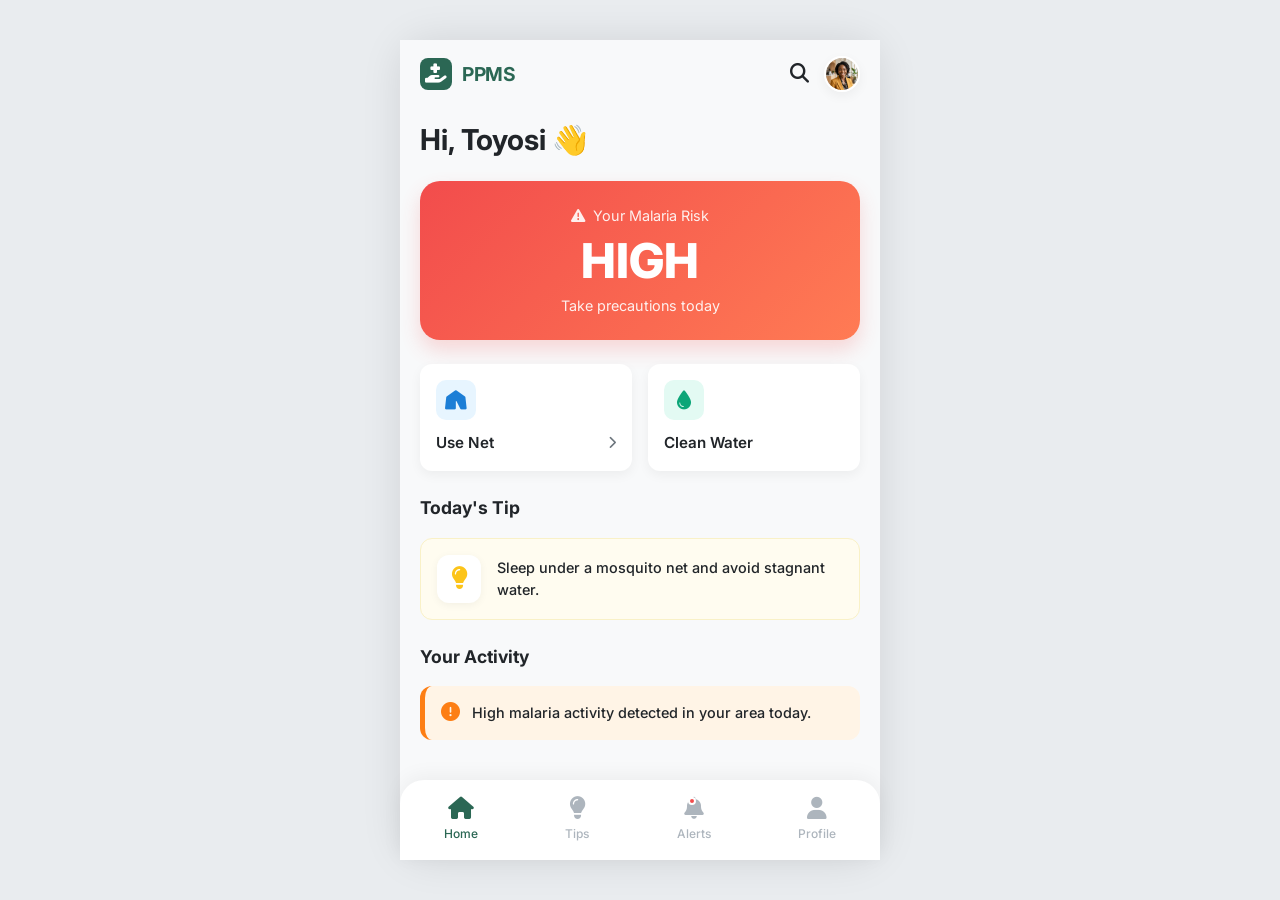
==== index.html @ f7b81caf "feat: initialize PPMS web application with home, tips, alerts, and profile screens" ====
<!DOCTYPE html>
<html lang="en">
<head>
    <meta charset="UTF-8">
    <meta name="viewport" content="width=device-width, initial-scale=1.0">
    <title>PPMS - Personal Protection & Management System</title>
    <link rel="stylesheet" href="style.css">
    <!-- Font Awesome -->
    <link rel="stylesheet" href="https://cdnjs.cloudflare.com/ajax/libs/font-awesome/6.4.0/css/all.min.css">
    <!-- Google Fonts: Inter -->
    <link href="https://fonts.googleapis.com/css2?family=Inter:wght@400;500;600;700&display=swap" rel="stylesheet">
</head>
<body>
    <div class="app-container">
        <!-- Header -->
        <header class="app-header">
            <div class="header-left">
                <div class="logo-icon">
                    <i class="fas fa-hand-holding-medical"></i>
                </div>
                <span class="app-name">PPMS</span>
            </div>
            <div class="header-right">
                <button class="icon-btn" id="search-btn">
                    <i class="fas fa-search"></i>
                </button>
                <div class="profile-thumb" id="profile-thumb-nav">
                    <img src="assets/profile.png" alt="Profile">
                </div>
            </div>
        </header>

        <!-- Main Content Area -->
        <main class="content-area">
            <!-- Home Screen -->
            <section id="home-screen" class="screen active">
                <div class="greeting-section">
                    <h1>Hi, Toyosi <span class="wave">👋</span></h1>
                </div>

                <div class="risk-card high-risk">
                    <div class="risk-header">
                        <i class="fas fa-triangle-exclamation"></i>
                        <span>Your Malaria Risk</span>
                    </div>
                    <div class="risk-level">HIGH</div>
                    <div class="risk-footer">Take precautions today</div>
                </div>

                <div class="action-grid">
                    <div class="action-card">
                        <div class="action-icon net-icon">
                            <i class="fas fa-tent"></i>
                        </div>
                        <div class="action-info">
                            <span>Use Net</span>
                            <i class="fas fa-chevron-right"></i>
                        </div>
                    </div>
                    <div class="action-card">
                        <div class="action-icon water-icon">
                            <i class="fas fa-droplet"></i>
                        </div>
                        <div class="action-info">
                            <span>Clean Water</span>
                        </div>
                    </div>
                </div>

                <div class="section-container">
                    <h3>Today's Tip</h3>
                    <div class="tip-card-small">
                        <div class="tip-icon-bg">
                            <i class="fas fa-lightbulb"></i>
                        </div>
                        <p>Sleep under a mosquito net and avoid stagnant water.</p>
                    </div>
                </div>

                <div class="section-container">
                    <h3>Your Activity</h3>
                    <div class="activity-alert">
                        <i class="fas fa-circle-exclamation"></i>
                        <p>High malaria activity detected in your area today.</p>
                    </div>
                </div>
            </section>

            <!-- Tips Screen -->
            <section id="tips-screen" class="screen">
                <div class="screen-header">
                    <h1>Tips</h1>
                </div>
                <div class="tips-list">
                    <div class="full-tip-card">
                        <div class="tip-icon"><i class="fas fa-moon"></i></div>
                        <div class="tip-content">
                            <h4>Stay Indoors During Peak Mosquito Hours</h4>
                            <p>Mosquitoes are most active at dawn and dusk. Stay indoors or use nets during these times.</p>
                        </div>
                    </div>
                    <div class="full-tip-card">
                        <div class="tip-icon"><i class="fas fa-faucet-drip"></i></div>
                        <div class="tip-content">
                            <h4>Clean Up Stagnant Water</h4>
                            <p>Eliminate standing water in and around your home to prevent mosquitoes from breeding.</p>
                        </div>
                    </div>
                    <div class="full-tip-card">
                        <div class="tip-icon"><i class="fas fa-spray-can-sparkles"></i></div>
                        <div class="tip-content">
                            <h4>Use Insect Repellent</h4>
                            <p>Apply insect repellent containing DEET to exposed skin to protect yourself from mosquito bites.</p>
                        </div>
                    </div>
                    <div class="full-tip-card">
                        <div class="tip-icon"><i class="fas fa-shirt"></i></div>
                        <div class="tip-content">
                            <h4>Wear Protective Clothing</h4>
                            <p>Wear long-sleeved shirts, long pants, and socks to cover your skin and reduce mosquito bites.</p>
                        </div>
                    </div>
                </div>
            </section>

            <!-- Alerts Screen -->
            <section id="alerts-screen" class="screen">
                <div class="screen-header flex-between">
                    <h1>Alerts</h1>
                    <a href="#" class="mark-read">Mark All as Read</a>
                </div>
                <div class="alerts-list">
                    <div class="alert-item high-risk-alert">
                        <div class="alert-icon"><i class="fas fa-triangle-exclamation"></i></div>
                        <div class="alert-content">
                            <h4>High Malaria Risk</h4>
                            <p>Mosquitoes are most active at dawn and dusk. Stay indoors or use nets during these times.</p>
                            <span class="alert-time">Today, 9:30 AM</span>
                        </div>
                    </div>
                    <div class="alert-item info-alert">
                        <div class="alert-icon"><i class="fas fa-bell"></i></div>
                        <div class="alert-content">
                            <h4>Reminder: Use Mosquito Net</h4>
                            <p>Remember to sleep under a mosquito net tonight to reduce your risk of malaria.</p>
                            <span class="alert-time">Yesterday, 8:00 PM</span>
                        </div>
                    </div>
                </div>
            </section>

            <!-- Profile Screen -->
            <section id="profile-screen" class="screen">
                <div class="screen-header">
                    <h1>Profile</h1>
                </div>
                <div class="profile-header-card">
                    <div class="profile-large-thumb">
                        <img src="assets/profile.png" alt="Toyosi">
                    </div>
                    <h2>Toyosi</h2>
                    <p>+234 801 234 5678</p>
                </div>
                <div class="menu-list">
                    <div class="menu-item">
                        <div class="menu-item-left">
                            <i class="fas fa-user-circle"></i>
                            <span>My Information</span>
                        </div>
                        <i class="fas fa-chevron-right"></i>
                    </div>
                    <div class="menu-item">
                        <div class="menu-item-left">
                            <i class="fas fa-bell"></i>
                            <span>Notification Settings</span>
                        </div>
                        <i class="fas fa-chevron-right"></i>
                    </div>
                    <div class="menu-item">
                        <div class="menu-item-left">
                            <i class="fas fa-shield-halved"></i>
                            <span>Privacy & Security</span>
                        </div>
                        <i class="fas fa-chevron-right"></i>
                    </div>
                    <div class="menu-item">
                        <div class="menu-item-left">
                            <i class="fas fa-circle-question"></i>
                            <span>Help & Support</span>
                        </div>
                        <i class="fas fa-chevron-right"></i>
                    </div>
                </div>
                <button class="logout-btn">Log Out</button>
            </section>
        </main>

        <!-- Bottom Navigation -->
        <nav class="bottom-nav">
            <div class="nav-item active" data-screen="home">
                <i class="fas fa-home"></i>
                <span>Home</span>
            </div>
            <div class="nav-item" data-screen="tips">
                <i class="fas fa-lightbulb"></i>
                <span>Tips</span>
            </div>
            <div class="nav-item" data-screen="alerts">
                <i class="fas fa-bell"></i>
                <span class="alert-dot"></span>
                <span>Alerts</span>
            </div>
            <div class="nav-item" data-screen="profile">
                <i class="fas fa-user"></i>
                <span>Profile</span>
            </div>
        </nav>
    </div>

    <script src="app.js"></script>
</body>
</html>
---- style.css ----
:root {
    --primary-color: #2b6754;
    --primary-light: #40916c;
    --bg-color: #f8f9fa;
    --card-bg: #ffffff;
    --text-main: #212529;
    --text-muted: #6c757d;
    --risk-high: #f24c4c;
    --risk-high-gradient: linear-gradient(135deg, #f24c4c 0%, #ff7b54 100%);
    --tip-bg: #fffcf0;
    --alert-orange: #ffb703;
    --radius-lg: 20px;
    --radius-md: 12px;
    --shadow: 0 4px 12px rgba(0, 0, 0, 0.05);
    --transition: all 0.3s ease;
}

* {
    box-sizing: border-box;
    margin: 0;
    padding: 0;
    -webkit-tap-highlight-color: transparent;
}

body {
    font-family: 'Inter', -apple-system, sans-serif;
    background-color: #e9ecef;
    color: var(--text-main);
    line-height: 1.5;
    overflow-x: hidden;
    height: 100vh;
    display: flex;
    justify-content: center;
}

/* Container for Mobile View on Desktop */
.app-container {
    width: 100%;
    max-width: 480px;
    background-color: var(--bg-color);
    height: 100vh;
    position: relative;
    display: flex;
    flex-direction: column;
    box-shadow: 0 0 40px rgba(0,0,0,0.1);
}

/* Header */
.app-header {
    padding: 16px 20px;
    display: flex;
    justify-content: space-between;
    align-items: center;
    background-color: var(--bg-color);
    position: sticky;
    top: 0;
    z-index: 100;
}

.header-left {
    display: flex;
    align-items: center;
    gap: 10px;
}

.logo-icon {
    width: 32px;
    height: 32px;
    background-color: var(--primary-color);
    color: white;
    border-radius: 8px;
    display: flex;
    align-items: center;
    justify-content: center;
    font-size: 1.2rem;
}

.app-name {
    font-weight: 700;
    font-size: 1.2rem;
    color: var(--primary-color);
    letter-spacing: -0.5px;
}

.header-right {
    display: flex;
    align-items: center;
    gap: 15px;
}

.icon-btn {
    background: none;
    border: none;
    font-size: 1.2rem;
    color: var(--text-main);
    cursor: pointer;
}

.profile-thumb {
    width: 36px;
    height: 36px;
    border-radius: 50%;
    overflow: hidden;
    border: 2px solid white;
    box-shadow: var(--shadow);
}

.profile-thumb img {
    width: 100%;
    height: 100%;
    object-fit: cover;
}

/* Main Content Area */
.content-area {
    flex: 1;
    overflow-y: auto;
    padding: 0 20px 100px; /* Extra bottom padding for nav */
    scrollbar-width: none;
}

.content-area::-webkit-scrollbar {
    display: none;
}

/* Screens and Transitions */
.screen {
    display: none;
    opacity: 0;
    transform: translateY(10px);
    transition: opacity 0.4s ease, transform 0.4s ease;
}

.screen.active {
    display: block;
    opacity: 1;
    transform: translateY(0);
}

/* Home Screen Styles */
.greeting-section {
    margin: 10px 0 20px;
}

.greeting-section h1 {
    font-size: 1.8rem;
    font-weight: 700;
}

.wave {
    display: inline-block;
    animation: wave-animation 2.5s infinite;
    transform-origin: 70% 70%;
}

@keyframes wave-animation {
    0% { transform: rotate( 0.0deg) }
    10% { transform: rotate(14.0deg) }
    20% { transform: rotate(-8.0deg) }
    30% { transform: rotate(14.0deg) }
    40% { transform: rotate(-4.0deg) }
    50% { transform: rotate(10.0deg) }
    60% { transform: rotate( 0.0deg) }
    100% { transform: rotate( 0.0deg) }
}

.risk-card {
    background: var(--risk-high-gradient);
    border-radius: var(--radius-lg);
    padding: 24px;
    color: white;
    text-align: center;
    box-shadow: 0 10px 20px rgba(242, 76, 76, 0.2);
    margin-bottom: 24px;
}

.risk-header {
    display: flex;
    align-items: center;
    justify-content: center;
    gap: 8px;
    font-size: 0.9rem;
    opacity: 0.9;
    margin-bottom: 10px;
}

.risk-level {
    font-size: 3rem;
    font-weight: 800;
    line-height: 1;
    margin-bottom: 10px;
}

.risk-footer {
    font-size: 0.9rem;
    opacity: 0.9;
}

.action-grid {
    display: grid;
    grid-template-columns: 1fr 1fr;
    gap: 16px;
    margin-bottom: 24px;
}

.action-card {
    background: var(--card-bg);
    border-radius: var(--radius-md);
    padding: 16px;
    box-shadow: var(--shadow);
    display: flex;
    flex-direction: column;
    gap: 12px;
}

.action-icon {
    width: 40px;
    height: 40px;
    border-radius: 10px;
    display: flex;
    align-items: center;
    justify-content: center;
    font-size: 1.2rem;
}

.net-icon { background: #e7f5ff; color: #1c7ed6; }
.water-icon { background: #e3faf3; color: #0ca678; }

.action-info {
    display: flex;
    justify-content: space-between;
    align-items: center;
    font-weight: 600;
    font-size: 0.95rem;
}

.action-info i {
    font-size: 0.8rem;
    color: var(--text-muted);
}

.section-container {
    margin-bottom: 24px;
}

.section-container h3 {
    font-size: 1.1rem;
    margin-bottom: 16px;
    font-weight: 700;
}

.tip-card-small {
    background: var(--tip-bg);
    border-radius: var(--radius-md);
    padding: 16px;
    display: flex;
    align-items: center;
    gap: 16px;
    border: 1px solid #f9f1c7;
}

.tip-icon-bg {
    width: 48px;
    height: 48px;
    background: #fff;
    border-radius: 12px;
    display: flex;
    align-items: center;
    justify-content: center;
    color: #fcc419;
    font-size: 1.4rem;
    box-shadow: 0 2px 8px rgba(0,0,0,0.05);
}

.tip-card-small p {
    font-size: 0.9rem;
    font-weight: 500;
}

.activity-alert {
    background: #fff4e6;
    border-radius: var(--radius-md);
    padding: 16px;
    display: flex;
    align-items: center;
    gap: 12px;
    border-left: 5px solid #fd7e14;
}

.activity-alert i {
    color: #fd7e14;
    font-size: 1.2rem;
}

.activity-alert p {
    font-size: 0.9rem;
    font-weight: 500;
}

/* Tips Screen */
.screen-header {
    margin-bottom: 24px;
}

.screen-header h1 {
    font-size: 1.8rem;
    font-weight: 700;
}

.tips-list {
    display: flex;
    flex-direction: column;
    gap: 16px;
}

.full-tip-card {
    background: var(--card-bg);
    border-radius: var(--radius-md);
    padding: 20px;
    display: flex;
    gap: 20px;
    box-shadow: var(--shadow);
}

.tip-icon {
    font-size: 1.5rem;
    color: var(--primary-color);
}

.tip-content h4 {
    font-size: 1rem;
    margin-bottom: 8px;
    font-weight: 600;
}

.tip-content p {
    font-size: 0.85rem;
    color: var(--text-muted);
}

/* Alerts Screen */
.flex-between {
    display: flex;
    justify-content: space-between;
    align-items: baseline;
}

.mark-read {
    font-size: 0.85rem;
    color: var(--primary-color);
    text-decoration: none;
    font-weight: 600;
}

.alerts-list {
    display: flex;
    flex-direction: column;
    gap: 16px;
}

.alert-item {
    background: var(--card-bg);
    border-radius: var(--radius-md);
    padding: 20px;
    display: flex;
    gap: 16px;
    box-shadow: var(--shadow);
}

.high-risk-alert { background: #fff5f5; }
.info-alert { background: #f1f3f5; }

.alert-icon { font-size: 1.2rem; }
.high-risk-alert .alert-icon { color: var(--risk-high); }
.info-alert .alert-icon { color: var(--primary-color); }

.alert-content h4 {
    font-size: 1rem;
    margin-bottom: 6px;
    font-weight: 600;
}

.alert-content p {
    font-size: 0.85rem;
    color: var(--text-muted);
    margin-bottom: 10px;
}

.alert-time {
    font-size: 0.75rem;
    color: var(--text-muted);
    display: block;
    text-align: right;
}

/* Profile Screen */
.profile-header-card {
    text-align: center;
    margin-bottom: 30px;
}

.profile-large-thumb {
    width: 100px;
    height: 100px;
    border-radius: 50%;
    margin: 0 auto 16px;
    overflow: hidden;
    border: 4px solid white;
    box-shadow: 0 8px 16px rgba(0,0,0,0.1);
}

.profile-large-thumb img {
    width: 100%;
    height: 100%;
    object-fit: cover;
}

.profile-header-card h2 {
    font-size: 1.4rem;
    margin-bottom: 4px;
}

.profile-header-card p {
    color: var(--text-muted);
    font-size: 0.9rem;
}

.menu-list {
    background: var(--card-bg);
    border-radius: var(--radius-lg);
    overflow: hidden;
    box-shadow: var(--shadow);
    margin-bottom: 24px;
}

.menu-item {
    padding: 20px;
    display: flex;
    justify-content: space-between;
    align-items: center;
    border-bottom: 1px solid #f1f3f5;
    cursor: pointer;
    transition: var(--transition);
}

.menu-item:last-child { border-bottom: none; }
.menu-item:active { background-color: #f8f9fa; }

.menu-item-left {
    display: flex;
    align-items: center;
    gap: 16px;
}

.menu-item-left i {
    width: 24px;
    color: var(--text-muted);
}

.menu-item > i {
    font-size: 0.8rem;
    color: #ced4da;
}

.logout-btn {
    width: 100%;
    padding: 16px;
    background-color: var(--primary-color);
    color: white;
    border: none;
    border-radius: var(--radius-md);
    font-weight: 600;
    font-size: 1rem;
    cursor: pointer;
    box-shadow: 0 4px 12px rgba(43, 103, 84, 0.2);
    transition: var(--transition);
}

.logout-btn:active {
    transform: scale(0.98);
}

/* Bottom Navigation */
.bottom-nav {
    position: absolute;
    bottom: 0;
    left: 0;
    width: 100%;
    height: 80px;
    background-color: var(--card-bg);
    display: flex;
    justify-content: space-around;
    align-items: center;
    padding-bottom: env(safe-area-inset-bottom);
    box-shadow: 0 -4px 20px rgba(0,0,0,0.05);
    border-radius: 24px 24px 0 0;
}

.nav-item {
    display: flex;
    flex-direction: column;
    align-items: center;
    gap: 6px;
    color: #adb5bd;
    cursor: pointer;
    transition: var(--transition);
    position: relative;
    padding: 10px;
}

.nav-item i {
    font-size: 1.4rem;
}

.nav-item span {
    font-size: 0.75rem;
    font-weight: 500;
}

.nav-item.active {
    color: var(--primary-color);
}

.alert-dot {
    position: absolute;
    top: 10px;
    right: 25px;
    width: 8px;
    height: 8px;
    background-color: var(--risk-high);
    border-radius: 50%;
    border: 2px solid white;
}

/* Animations */
@keyframes fadeInUp {
    from {
        opacity: 0;
        transform: translateY(20px);
    }
    to {
        opacity: 1;
        transform: translateY(0);
    }
}

.screen.active {
    animation: fadeInUp 0.5s ease forwards;
}

/* Ripple Effect */
.ripple {
    position: absolute;
    background: rgba(255, 255, 255, 0.3);
    border-radius: 50%;
    transform: scale(0);
    animation: ripple-animation 0.6s linear;
    pointer-events: none;
}

@keyframes ripple-animation {
    to {
        transform: scale(4);
        opacity: 0;
    }
}

/* Add relative positioning for ripple containers */
.logout-btn, .action-card, .menu-item {
    position: relative;
    overflow: hidden;
}

/* Responsive tweaks */
@media (min-width: 481px) {
    body {
        padding: 40px 0;
    }
    .app-container {
        border-radius: 30px;
        height: 850px; /* Fixed height for desktop preview */
        max-height: calc(100vh - 80px);
    }
}
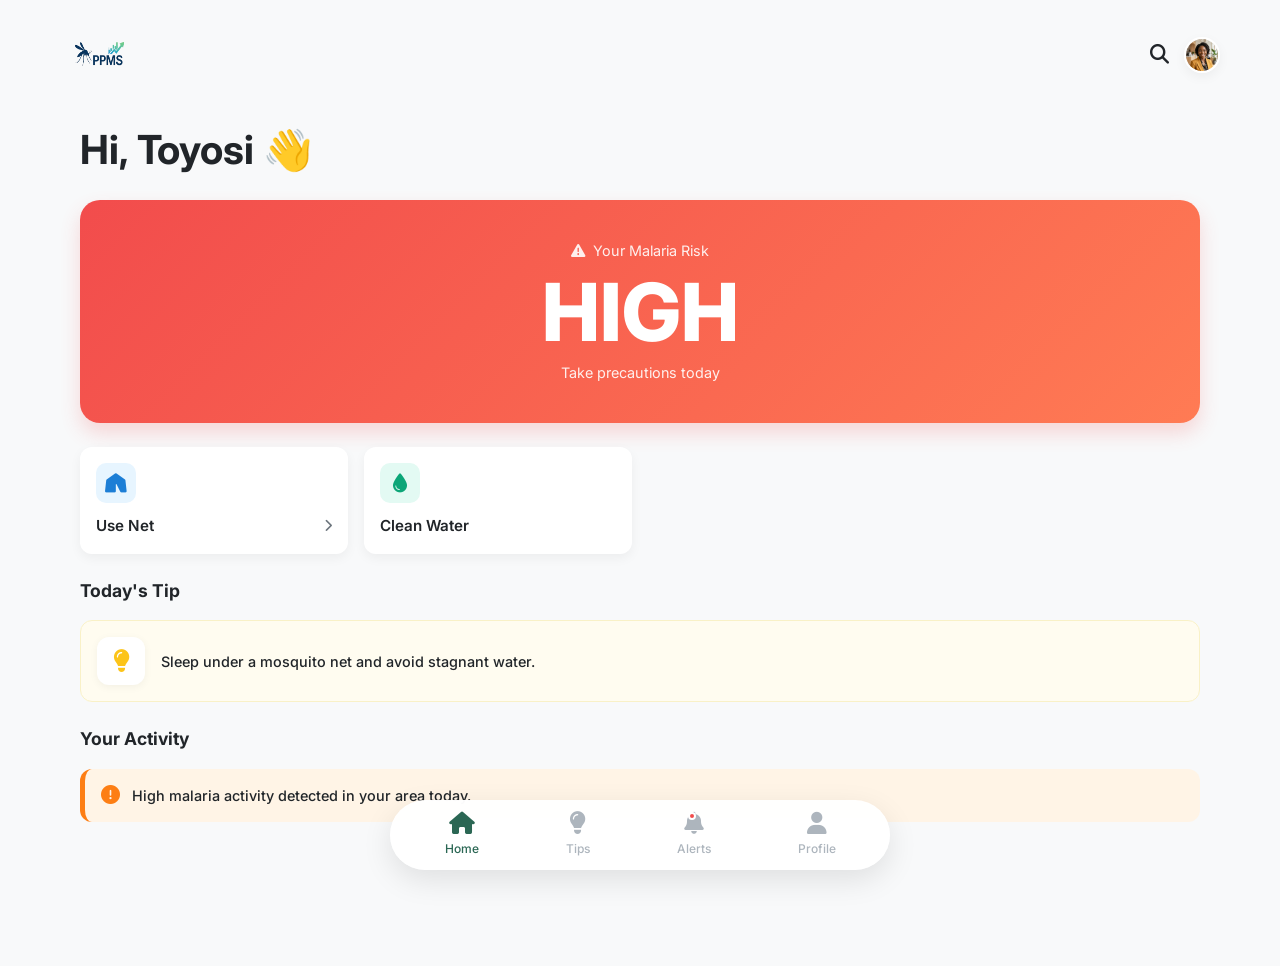
==== commit b15aed85: "feat: implement authentication UI and dashboard styling with new login, admin, and user interface co" ====
--- a/index.html
+++ b/index.html
@@ -1,222 +1,228 @@
 <!DOCTYPE html>
 <html lang="en">
-<head>
-    <meta charset="UTF-8">
-    <meta name="viewport" content="width=device-width, initial-scale=1.0">
-    <title>PPMS - Personal Protection & Management System</title>
-    <link rel="stylesheet" href="style.css">
-    <!-- Font Awesome -->
-    <link rel="stylesheet" href="https://cdnjs.cloudflare.com/ajax/libs/font-awesome/6.4.0/css/all.min.css">
-    <!-- Google Fonts: Inter -->
-    <link href="https://fonts.googleapis.com/css2?family=Inter:wght@400;500;600;700&display=swap" rel="stylesheet">
-</head>
-<body>
-    <div class="app-container">
-        <!-- Header -->
-        <header class="app-header">
-            <div class="header-left">
-                <div class="logo-icon">
+
+    <head>
+        <meta charset="UTF-8">
+        <meta name="viewport" content="width=device-width, initial-scale=1.0">
+        <title>PPMS - Personal Protection & Management System</title>
+        <link rel="stylesheet" href="style.css">
+        <!-- Font Awesome -->
+        <link rel="stylesheet" href="https://cdnjs.cloudflare.com/ajax/libs/font-awesome/6.4.0/css/all.min.css">
+        <!-- Google Fonts: Inter -->
+        <link href="https://fonts.googleapis.com/css2?family=Inter:wght@400;500;600;700&display=swap" rel="stylesheet">
+    </head>
+
+    <body>
+        <div class="app-container">
+            <!-- Header -->
+            <header class="app-header">
+                <img src="./image/logo.png" alt="logo" srcset="" width="80px" height="70px">
+                <div class="header-left">
+                    <!-- <div class="logo-icon">
                     <i class="fas fa-hand-holding-medical"></i>
                 </div>
-                <span class="app-name">PPMS</span>
-            </div>
-            <div class="header-right">
-                <button class="icon-btn" id="search-btn">
-                    <i class="fas fa-search"></i>
-                </button>
-                <div class="profile-thumb" id="profile-thumb-nav">
-                    <img src="assets/profile.png" alt="Profile">
-                </div>
-            </div>
-        </header>
-
-        <!-- Main Content Area -->
-        <main class="content-area">
-            <!-- Home Screen -->
-            <section id="home-screen" class="screen active">
-                <div class="greeting-section">
-                    <h1>Hi, Toyosi <span class="wave">👋</span></h1>
-                </div>
-
-                <div class="risk-card high-risk">
-                    <div class="risk-header">
-                        <i class="fas fa-triangle-exclamation"></i>
-                        <span>Your Malaria Risk</span>
-                    </div>
-                    <div class="risk-level">HIGH</div>
-                    <div class="risk-footer">Take precautions today</div>
-                </div>
-
-                <div class="action-grid">
-                    <div class="action-card">
-                        <div class="action-icon net-icon">
-                            <i class="fas fa-tent"></i>
-                        </div>
-                        <div class="action-info">
-                            <span>Use Net</span>
-                            <i class="fas fa-chevron-right"></i>
-                        </div>
-                    </div>
-                    <div class="action-card">
-                        <div class="action-icon water-icon">
-                            <i class="fas fa-droplet"></i>
-                        </div>
-                        <div class="action-info">
-                            <span>Clean Water</span>
-                        </div>
-                    </div>
-                </div>
-
-                <div class="section-container">
-                    <h3>Today's Tip</h3>
-                    <div class="tip-card-small">
-                        <div class="tip-icon-bg">
-                            <i class="fas fa-lightbulb"></i>
-                        </div>
-                        <p>Sleep under a mosquito net and avoid stagnant water.</p>
-                    </div>
-                </div>
-
-                <div class="section-container">
-                    <h3>Your Activity</h3>
-                    <div class="activity-alert">
-                        <i class="fas fa-circle-exclamation"></i>
-                        <p>High malaria activity detected in your area today.</p>
-                    </div>
-                </div>
-            </section>
-
-            <!-- Tips Screen -->
-            <section id="tips-screen" class="screen">
-                <div class="screen-header">
-                    <h1>Tips</h1>
-                </div>
-                <div class="tips-list">
-                    <div class="full-tip-card">
-                        <div class="tip-icon"><i class="fas fa-moon"></i></div>
-                        <div class="tip-content">
-                            <h4>Stay Indoors During Peak Mosquito Hours</h4>
-                            <p>Mosquitoes are most active at dawn and dusk. Stay indoors or use nets during these times.</p>
-                        </div>
-                    </div>
-                    <div class="full-tip-card">
-                        <div class="tip-icon"><i class="fas fa-faucet-drip"></i></div>
-                        <div class="tip-content">
-                            <h4>Clean Up Stagnant Water</h4>
-                            <p>Eliminate standing water in and around your home to prevent mosquitoes from breeding.</p>
-                        </div>
-                    </div>
-                    <div class="full-tip-card">
-                        <div class="tip-icon"><i class="fas fa-spray-can-sparkles"></i></div>
-                        <div class="tip-content">
-                            <h4>Use Insect Repellent</h4>
-                            <p>Apply insect repellent containing DEET to exposed skin to protect yourself from mosquito bites.</p>
-                        </div>
-                    </div>
-                    <div class="full-tip-card">
-                        <div class="tip-icon"><i class="fas fa-shirt"></i></div>
-                        <div class="tip-content">
-                            <h4>Wear Protective Clothing</h4>
-                            <p>Wear long-sleeved shirts, long pants, and socks to cover your skin and reduce mosquito bites.</p>
-                        </div>
-                    </div>
-                </div>
-            </section>
-
-            <!-- Alerts Screen -->
-            <section id="alerts-screen" class="screen">
-                <div class="screen-header flex-between">
-                    <h1>Alerts</h1>
-                    <a href="#" class="mark-read">Mark All as Read</a>
-                </div>
-                <div class="alerts-list">
-                    <div class="alert-item high-risk-alert">
-                        <div class="alert-icon"><i class="fas fa-triangle-exclamation"></i></div>
-                        <div class="alert-content">
-                            <h4>High Malaria Risk</h4>
-                            <p>Mosquitoes are most active at dawn and dusk. Stay indoors or use nets during these times.</p>
-                            <span class="alert-time">Today, 9:30 AM</span>
-                        </div>
-                    </div>
-                    <div class="alert-item info-alert">
-                        <div class="alert-icon"><i class="fas fa-bell"></i></div>
-                        <div class="alert-content">
-                            <h4>Reminder: Use Mosquito Net</h4>
-                            <p>Remember to sleep under a mosquito net tonight to reduce your risk of malaria.</p>
-                            <span class="alert-time">Yesterday, 8:00 PM</span>
-                        </div>
-                    </div>
-                </div>
-            </section>
-
-            <!-- Profile Screen -->
-            <section id="profile-screen" class="screen">
-                <div class="screen-header">
-                    <h1>Profile</h1>
-                </div>
-                <div class="profile-header-card">
-                    <div class="profile-large-thumb">
-                        <img src="assets/profile.png" alt="Toyosi">
-                    </div>
-                    <h2>Toyosi</h2>
-                    <p>+234 801 234 5678</p>
-                </div>
-                <div class="menu-list">
-                    <div class="menu-item">
-                        <div class="menu-item-left">
-                            <i class="fas fa-user-circle"></i>
-                            <span>My Information</span>
-                        </div>
-                        <i class="fas fa-chevron-right"></i>
-                    </div>
-                    <div class="menu-item">
-                        <div class="menu-item-left">
-                            <i class="fas fa-bell"></i>
-                            <span>Notification Settings</span>
-                        </div>
-                        <i class="fas fa-chevron-right"></i>
-                    </div>
-                    <div class="menu-item">
-                        <div class="menu-item-left">
-                            <i class="fas fa-shield-halved"></i>
-                            <span>Privacy & Security</span>
-                        </div>
-                        <i class="fas fa-chevron-right"></i>
-                    </div>
-                    <div class="menu-item">
-                        <div class="menu-item-left">
-                            <i class="fas fa-circle-question"></i>
-                            <span>Help & Support</span>
-                        </div>
-                        <i class="fas fa-chevron-right"></i>
-                    </div>
-                </div>
-                <button class="logout-btn">Log Out</button>
-            </section>
-        </main>
-
-        <!-- Bottom Navigation -->
-        <nav class="bottom-nav">
-            <div class="nav-item active" data-screen="home">
-                <i class="fas fa-home"></i>
-                <span>Home</span>
-            </div>
-            <div class="nav-item" data-screen="tips">
-                <i class="fas fa-lightbulb"></i>
-                <span>Tips</span>
-            </div>
-            <div class="nav-item" data-screen="alerts">
-                <i class="fas fa-bell"></i>
-                <span class="alert-dot"></span>
-                <span>Alerts</span>
-            </div>
-            <div class="nav-item" data-screen="profile">
-                <i class="fas fa-user"></i>
-                <span>Profile</span>
-            </div>
-        </nav>
-    </div>
-
-    <script src="app.js"></script>
-</body>
+                <span class="app-name">PPMS</span> -->
+                </div>
+                <div class="header-right">
+                    <button class="icon-btn" id="search-btn">
+                        <i class="fas fa-search"></i>
+                    </button>
+                    <div class="profile-thumb" id="profile-thumb-nav">
+                        <img src="assets/profile.png" alt="Profile">
+                    </div>
+                </div>
+            </header>
+
+            <!-- Main Content Area -->
+            <main class="content-area">
+                <!-- Home Screen -->
+                <section id="home-screen" class="screen active">
+                    <div class="greeting-section">
+                        <h1>Hi, Toyosi <span class="wave">👋</span></h1>
+                    </div>
+
+                    <div class="risk-card high-risk">
+                        <div class="risk-header">
+                            <i class="fas fa-triangle-exclamation"></i>
+                            <span>Your Malaria Risk</span>
+                        </div>
+                        <div class="risk-level">HIGH</div>
+                        <div class="risk-footer">Take precautions today</div>
+                    </div>
+
+                    <div class="action-grid">
+                        <div class="action-card">
+                            <div class="action-icon net-icon">
+                                <i class="fas fa-tent"></i>
+                            </div>
+                            <div class="action-info">
+                                <span>Use Net</span>
+                                <i class="fas fa-chevron-right"></i>
+                            </div>
+                        </div>
+                        <div class="action-card">
+                            <div class="action-icon water-icon">
+                                <i class="fas fa-droplet"></i>
+                            </div>
+                            <div class="action-info">
+                                <span>Clean Water</span>
+                            </div>
+                        </div>
+                    </div>
+
+                    <div class="section-container">
+                        <h3>Today's Tip</h3>
+                        <div class="tip-card-small">
+                            <div class="tip-icon-bg">
+                                <i class="fas fa-lightbulb"></i>
+                            </div>
+                            <p>Sleep under a mosquito net and avoid stagnant water.</p>
+                        </div>
+                    </div>
+
+                    <div class="section-container">
+                        <h3>Your Activity</h3>
+                        <div class="activity-alert">
+                            <i class="fas fa-circle-exclamation"></i>
+                            <p>High malaria activity detected in your area today.</p>
+                        </div>
+                    </div>
+                </section>
+
+                <!-- Tips Screen -->
+                <section id="tips-screen" class="screen">
+                    <div class="screen-header">
+                        <h1>Tips</h1>
+                    </div>
+                    <div class="tips-list">
+                        <div class="full-tip-card">
+                            <div class="tip-icon"><i class="fas fa-moon"></i></div>
+                            <div class="tip-content">
+                                <h4>Stay Indoors During Peak Mosquito Hours</h4>
+                                <p>Mosquitoes are most active at dawn and dusk. Stay indoors or use nets during these times.</p>
+                            </div>
+                        </div>
+                        <div class="full-tip-card">
+                            <div class="tip-icon"><i class="fas fa-faucet-drip"></i></div>
+                            <div class="tip-content">
+                                <h4>Clean Up Stagnant Water</h4>
+                                <p>Eliminate standing water in and around your home to prevent mosquitoes from breeding.</p>
+                            </div>
+                        </div>
+                        <div class="full-tip-card">
+                            <div class="tip-icon"><i class="fas fa-spray-can-sparkles"></i></div>
+                            <div class="tip-content">
+                                <h4>Use Insect Repellent</h4>
+                                <p>Apply insect repellent containing DEET to exposed skin to protect yourself from mosquito bites.</p>
+                            </div>
+                        </div>
+                        <div class="full-tip-card">
+                            <div class="tip-icon"><i class="fas fa-shirt"></i></div>
+                            <div class="tip-content">
+                                <h4>Wear Protective Clothing</h4>
+                                <p>Wear long-sleeved shirts, long pants, and socks to cover your skin and reduce mosquito bites.</p>
+                            </div>
+                        </div>
+                    </div>
+                </section>
+
+                <!-- Alerts Screen -->
+                <section id="alerts-screen" class="screen">
+                    <div class="screen-header flex-between">
+                        <h1>Alerts</h1>
+                        <a href="#" class="mark-read">Mark All as Read</a>
+                    </div>
+                    <div class="alerts-list">
+                        <div class="alert-item high-risk-alert">
+                            <div class="alert-icon"><i class="fas fa-triangle-exclamation"></i></div>
+                            <div class="alert-content">
+                                <h4>High Malaria Risk</h4>
+                                <p>Mosquitoes are most active at dawn and dusk. Stay indoors or use nets during these times.</p>
+                                <span class="alert-time">Today, 9:30 AM</span>
+                            </div>
+                        </div>
+                        <div class="alert-item info-alert">
+                            <div class="alert-icon"><i class="fas fa-bell"></i></div>
+                            <div class="alert-content">
+                                <h4>Reminder: Use Mosquito Net</h4>
+                                <p>Remember to sleep under a mosquito net tonight to reduce your risk of malaria.</p>
+                                <span class="alert-time">Yesterday, 8:00 PM</span>
+                            </div>
+                        </div>
+                    </div>
+                </section>
+
+                <!-- Profile Screen -->
+                <section id="profile-screen" class="screen">
+                    <div class="screen-header">
+                        <h1>Profile</h1>
+                    </div>
+                    <div class="profile-header-card">
+                        <div class="profile-large-thumb">
+                            <img src="assets/profile.png" alt="Toyosi">
+                        </div>
+                        <h2>Toyosi</h2>
+                        <p>+234 801 234 5678</p>
+                    </div>
+                    <div class="menu-list">
+                        <div class="menu-item">
+                            <div class="menu-item-left">
+                                <i class="fas fa-user-circle"></i>
+                                <span>My Information</span>
+                            </div>
+                            <i class="fas fa-chevron-right"></i>
+                        </div>
+                        <div class="menu-item">
+                            <div class="menu-item-left">
+                                <i class="fas fa-bell"></i>
+                                <span>Notification Settings</span>
+                            </div>
+                            <i class="fas fa-chevron-right"></i>
+                        </div>
+                        <div class="menu-item">
+                            <div class="menu-item-left">
+                                <i class="fas fa-shield-halved"></i>
+                                <span>Privacy & Security</span>
+                            </div>
+                            <i class="fas fa-chevron-right"></i>
+                        </div>
+                        <div class="menu-item">
+                            <div class="menu-item-left">
+                                <i class="fas fa-circle-question"></i>
+                                <span>Help & Support</span>
+                            </div>
+                            <i class="fas fa-chevron-right"></i>
+                        </div>
+                    </div>
+                    <a href="./login.html">
+                        <button class="logout-btn">Log Out</button>
+                    </a>
+                </section>
+            </main>
+
+            <!-- Bottom Navigation -->
+            <nav class="bottom-nav">
+                <div class="nav-item active" data-screen="home">
+                    <i class="fas fa-home"></i>
+                    <span>Home</span>
+                </div>
+                <div class="nav-item" data-screen="tips">
+                    <i class="fas fa-lightbulb"></i>
+                    <span>Tips</span>
+                </div>
+                <div class="nav-item" data-screen="alerts">
+                    <i class="fas fa-bell"></i>
+                    <span class="alert-dot"></span>
+                    <span>Alerts</span>
+                </div>
+                <div class="nav-item" data-screen="profile">
+                    <i class="fas fa-user"></i>
+                    <span>Profile</span>
+                </div>
+            </nav>
+        </div>
+
+        <script src="app.js"></script>
+    </body>
+
 </html>
--- a/style.css
+++ b/style.css
@@ -24,30 +24,28 @@
 
 body {
     font-family: 'Inter', -apple-system, sans-serif;
-    background-color: #e9ecef;
+    background-color: var(--bg-color);
     color: var(--text-main);
     line-height: 1.5;
     overflow-x: hidden;
-    height: 100vh;
-    display: flex;
-    justify-content: center;
-}
-
-/* Container for Mobile View on Desktop */
+    min-height: 100vh;
+}
+
+/* Base Container - Responsive */
 .app-container {
     width: 100%;
-    max-width: 480px;
+    max-width: 1200px; /* Max width for desktop readability */
+    margin: 0 auto;
     background-color: var(--bg-color);
-    height: 100vh;
+    min-height: 100vh;
     position: relative;
     display: flex;
     flex-direction: column;
-    box-shadow: 0 0 40px rgba(0,0,0,0.1);
 }
 
 /* Header */
 .app-header {
-    padding: 16px 20px;
+    padding: 20px;
     display: flex;
     justify-content: space-between;
     align-items: center;
@@ -480,20 +478,23 @@
     transform: scale(0.98);
 }
 
-/* Bottom Navigation */
+/* Bottom Navigation - Responsive */
 .bottom-nav {
-    position: absolute;
+    position: fixed;
     bottom: 0;
     left: 0;
     width: 100%;
-    height: 80px;
-    background-color: var(--card-bg);
+    height: 70px;
+    background-color: rgba(255, 255, 255, 0.95);
+    backdrop-filter: blur(10px);
     display: flex;
     justify-content: space-around;
     align-items: center;
-    padding-bottom: env(safe-area-inset-bottom);
-    box-shadow: 0 -4px 20px rgba(0,0,0,0.05);
-    border-radius: 24px 24px 0 0;
+    box-shadow: 0 -4px 20px rgba(0, 0, 0, 0.05);
+    border-radius: 0;
+    border-top: 1px solid rgba(0, 0, 0, 0.05);
+    z-index: 1000;
+    padding: 0 10px;
 }
 
 .nav-item {
@@ -571,14 +572,50 @@
     overflow: hidden;
 }
 
-/* Responsive tweaks */
-@media (min-width: 481px) {
-    body {
-        padding: 40px 0;
-    }
-    .app-container {
-        border-radius: 30px;
-        height: 850px; /* Fixed height for desktop preview */
-        max-height: calc(100vh - 80px);
-    }
-}
+/* Responsive Grid Overrides */
+@media (min-width: 768px) {
+    .bottom-nav {
+        bottom: 30px;
+        left: 50%;
+        transform: translateX(-50%);
+        width: calc(100% - 40px);
+        max-width: 500px;
+        border-radius: 35px;
+        border: 1px solid rgba(255, 255, 255, 0.3);
+        box-shadow: 0 10px 30px rgba(0, 0, 0, 0.1);
+    }
+    
+    .action-grid {
+        grid-template-columns: 1fr 1fr 1fr 1fr;
+    }
+    
+    .tips-list {
+        display: grid;
+        grid-template-columns: 1fr 1fr;
+        gap: 20px;
+    }
+
+    .greeting-section h1 {
+        font-size: 2.5rem;
+    }
+
+    .risk-card {
+        padding: 40px;
+    }
+
+    .risk-level {
+        font-size: 5rem;
+    }
+}
+
+@media (min-width: 1024px) {
+    .content-area {
+        padding: 0 40px 120px;
+    }
+    
+    .alerts-list {
+        display: grid;
+        grid-template-columns: 1fr 1fr;
+        gap: 20px;
+    }
+}
